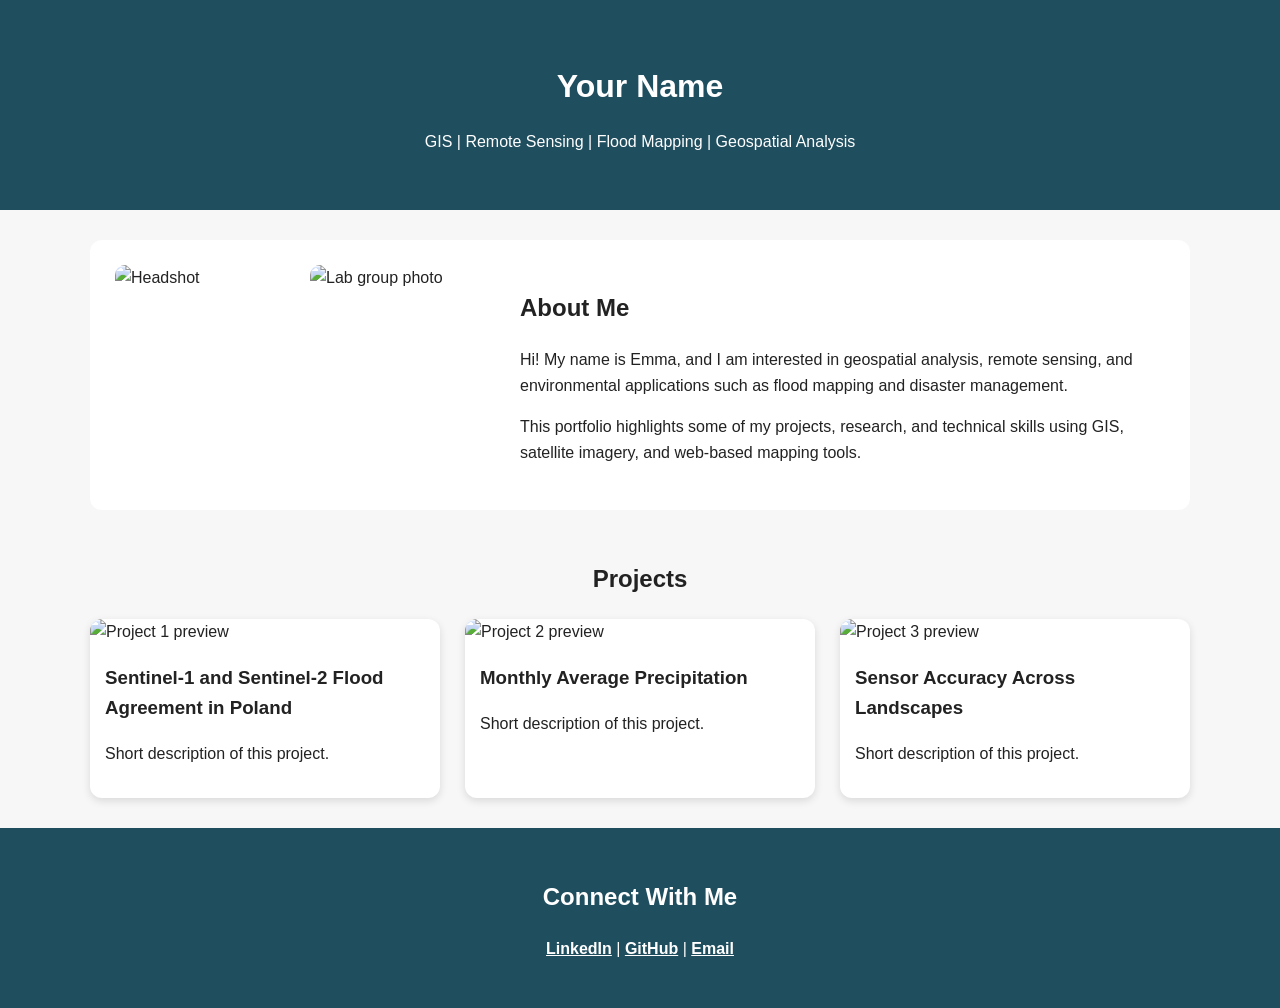
==== index.html @ e9d9a184 "Update alt text for headshot image" ====
<!DOCTYPE html>
<html lang="en">
<head>
  <meta charset="UTF-8" />
  <meta name="viewport" content="width=device-width, initial-scale=1.0" />
  <title>Emma Vail | Portfolio</title>
  <link rel="stylesheet" href="style.css" />
</head>

<body>

  <header>
    <h1>Your Name</h1>
    <p>GIS | Remote Sensing | Flood Mapping | Geospatial Analysis</p>
  </header>

  <main>

    <section class="about-section">
      <div class="about-images">
        <img src="images/IMG_2491.jpg" alt="Headshot">
        <img src="images/IMG_6505.jpg" alt="Lab group photo">
      </div>

      <div class="about-text">
        <h2>About Me</h2>
        <p>
          Hi! My name is Emma, and I am interested in geospatial analysis,
          remote sensing, and environmental applications such as flood mapping
          and disaster management.
        </p>
        <p>
          This portfolio highlights some of my projects, research, and technical
          skills using GIS, satellite imagery, and web-based mapping tools.
        </p>
      </div>
    </section>

    <section class="projects-section">
      <h2>Projects</h2>

      <div class="project-grid">

        <a href="project1.html" class="project-card">
          <img src="images/IMG_6506.jpg" alt="Project 1 preview">
          <h3>Sentinel-1 and Sentinel-2 Flood Agreement in Poland</h3>
          <p>Short description of this project.</p>
        </a>

        <a href="project2.html" class="project-card">
          <img src="images/IMG_output.gif" alt="Project 2 preview">
          <h3>Monthly Average Precipitation</h3>
          <p>Short description of this project.</p>
        </a>

        <a href="project3.html" class="project-card">
          <img src="images/IMG_6507.jpg" alt="Project 3 preview">
          <h3>Sensor Accuracy Across Landscapes</h3>
          <p>Short description of this project.</p>
        </a>

      </div>
    </section>

  </main>

  <footer>
    <h2>Connect With Me</h2>
    <p>
      <a href="https://www.linkedin.com/" target="_blank">LinkedIn</a> |
      <a href="https://github.com/" target="_blank">GitHub</a> |
      <a href="mailto:your.email@example.com">Email</a>
    </p>
  </footer>

</body>
</html>
---- style.css ----
body {
  margin: 0;
  font-family: Arial, sans-serif;
  background-color: #f7f7f7;
  color: #222;
  line-height: 1.6;
}

header {
  background-color: #1f4e5f;
  color: white;
  text-align: center;
  padding: 40px 20px;
}

header h1 {
  margin-bottom: 10px;
}

main {
  max-width: 1100px;
  margin: auto;
  padding: 30px 20px;
}

.about-section {
  display: flex;
  gap: 30px;
  align-items: center;
  margin-bottom: 50px;
  background: white;
  padding: 25px;
  border-radius: 12px;
}

.about-images {
  display: flex;
  gap: 15px;
}

.about-images img {
  width: 180px;
  height: 220px;
  object-fit: cover;
  border-radius: 10px;
}

.about-text {
  flex: 1;
}

.projects-section h2 {
  text-align: center;
}

.project-grid {
  display: grid;
  grid-template-columns: repeat(auto-fit, minmax(250px, 1fr));
  gap: 25px;
}

.project-card {
  background: white;
  text-decoration: none;
  color: #222;
  border-radius: 12px;
  overflow: hidden;
  box-shadow: 0 3px 8px rgba(0,0,0,0.12);
  transition: transform 0.2s ease, box-shadow 0.2s ease;
}

.project-card:hover {
  transform: translateY(-5px);
  box-shadow: 0 5px 14px rgba(0,0,0,0.18);
}

.project-card img {
  width: 100%;
  height: 180px;
  object-fit: cover;
}

.project-card h3,
.project-card p {
  padding: 0 15px;
}

.project-card p {
  padding-bottom: 15px;
}

footer {
  background-color: #1f4e5f;
  color: white;
  text-align: center;
  padding: 30px 20px;
}

footer a {
  color: white;
  font-weight: bold;
}

.project-page {
  background: white;
  padding: 25px;
  border-radius: 12px;
}

.project-page img {
  width: 100%;
  max-height: 500px;
  object-fit: contain;
  border-radius: 10px;
}

.back-link {
  display: inline-block;
  margin-bottom: 20px;
  color: #1f4e5f;
  font-weight: bold;
}
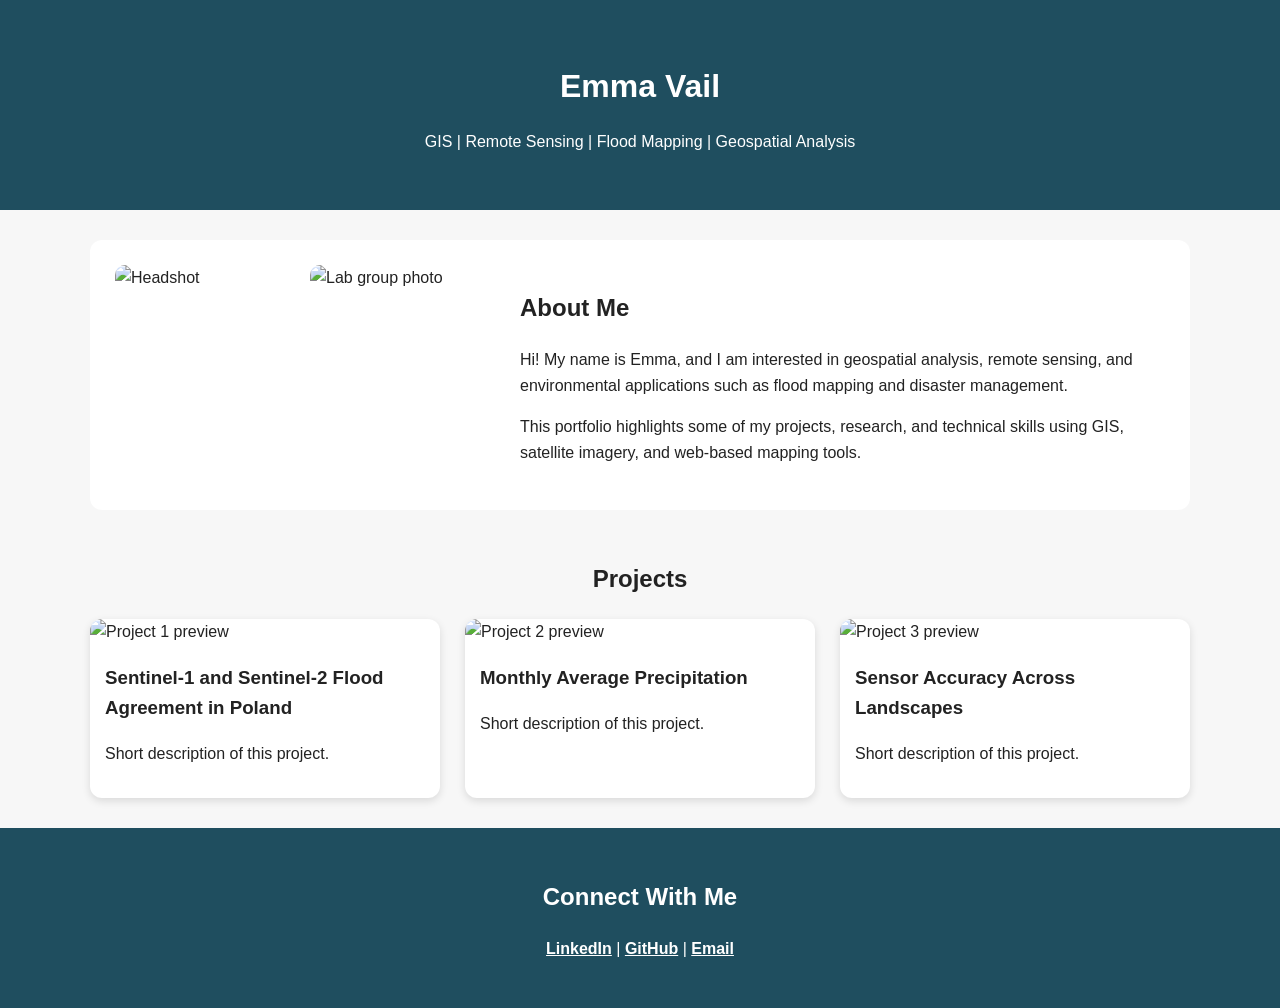
==== commit f6d975b6: "Update header with name 'Emma Vail'" ====
--- a/index.html
+++ b/index.html
@@ -10,7 +10,7 @@
 <body>
 
   <header>
-    <h1>Your Name</h1>
+    <h1>Emma Vail</h1>
     <p>GIS | Remote Sensing | Flood Mapping | Geospatial Analysis</p>
   </header>
 
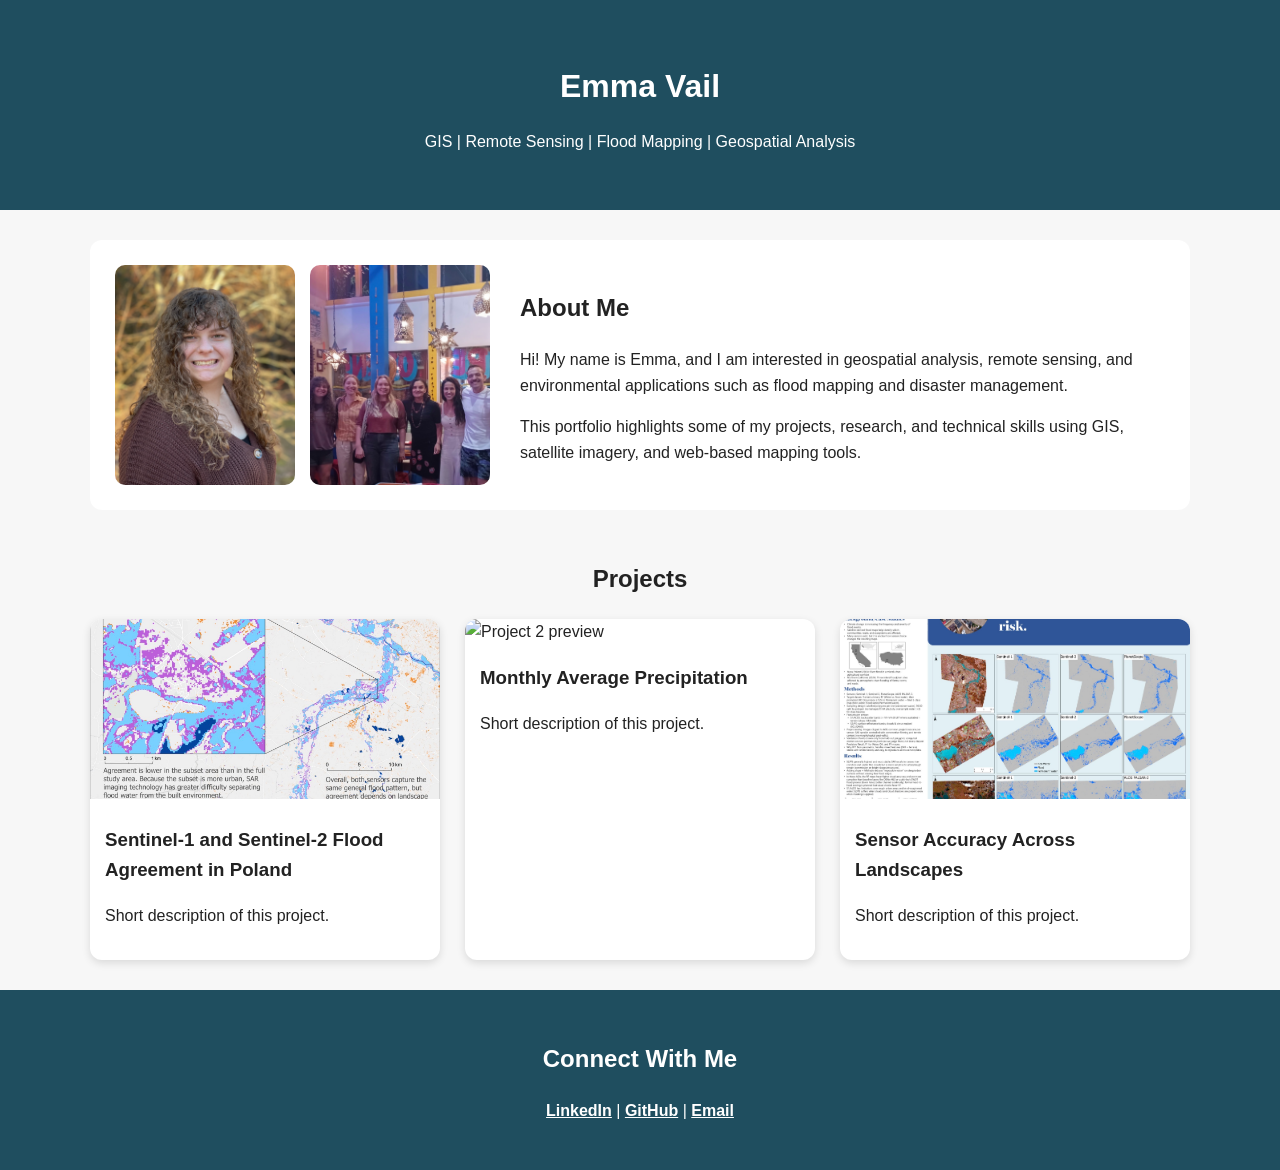
==== commit d651d850: "Change image file extensions from .jpg to .jpeg" ====
--- a/index.html
+++ b/index.html
@@ -18,8 +18,8 @@
 
     <section class="about-section">
       <div class="about-images">
-        <img src="images/IMG_2491.jpg" alt="Headshot">
-        <img src="images/IMG_6505.jpg" alt="Lab group photo">
+        <img src="images/IMG_2491.jpeg" alt="Headshot">
+        <img src="images/IMG_6505.jpeg" alt="Lab group photo">
       </div>
 
       <div class="about-text">
@@ -42,7 +42,7 @@
       <div class="project-grid">
 
         <a href="project1.html" class="project-card">
-          <img src="images/IMG_6506.jpg" alt="Project 1 preview">
+          <img src="images/IMG_6506.jpeg" alt="Project 1 preview">
           <h3>Sentinel-1 and Sentinel-2 Flood Agreement in Poland</h3>
           <p>Short description of this project.</p>
         </a>
@@ -54,7 +54,7 @@
         </a>
 
         <a href="project3.html" class="project-card">
-          <img src="images/IMG_6507.jpg" alt="Project 3 preview">
+          <img src="images/IMG_6507.jpeg" alt="Project 3 preview">
           <h3>Sensor Accuracy Across Landscapes</h3>
           <p>Short description of this project.</p>
         </a>
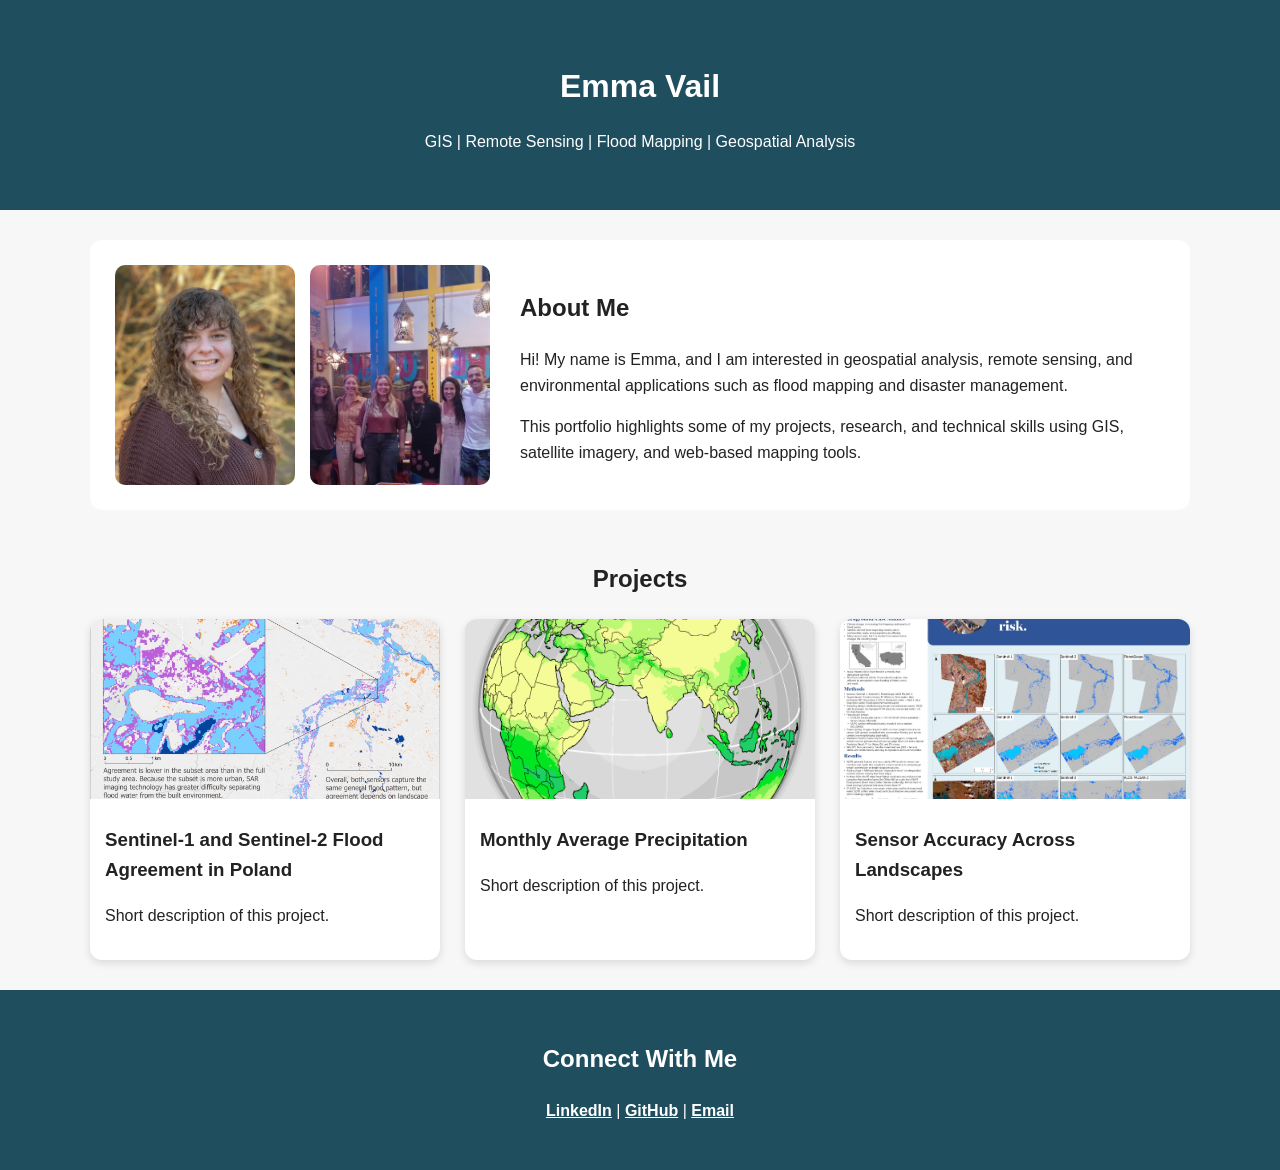
==== commit 3b513900: "Update image source for Project 2 preview" ====
--- a/index.html
+++ b/index.html
@@ -48,7 +48,7 @@
         </a>
 
         <a href="project2.html" class="project-card">
-          <img src="images/IMG_output.gif" alt="Project 2 preview">
+          <img src="images/output.gif" alt="Project 2 preview">
           <h3>Monthly Average Precipitation</h3>
           <p>Short description of this project.</p>
         </a>
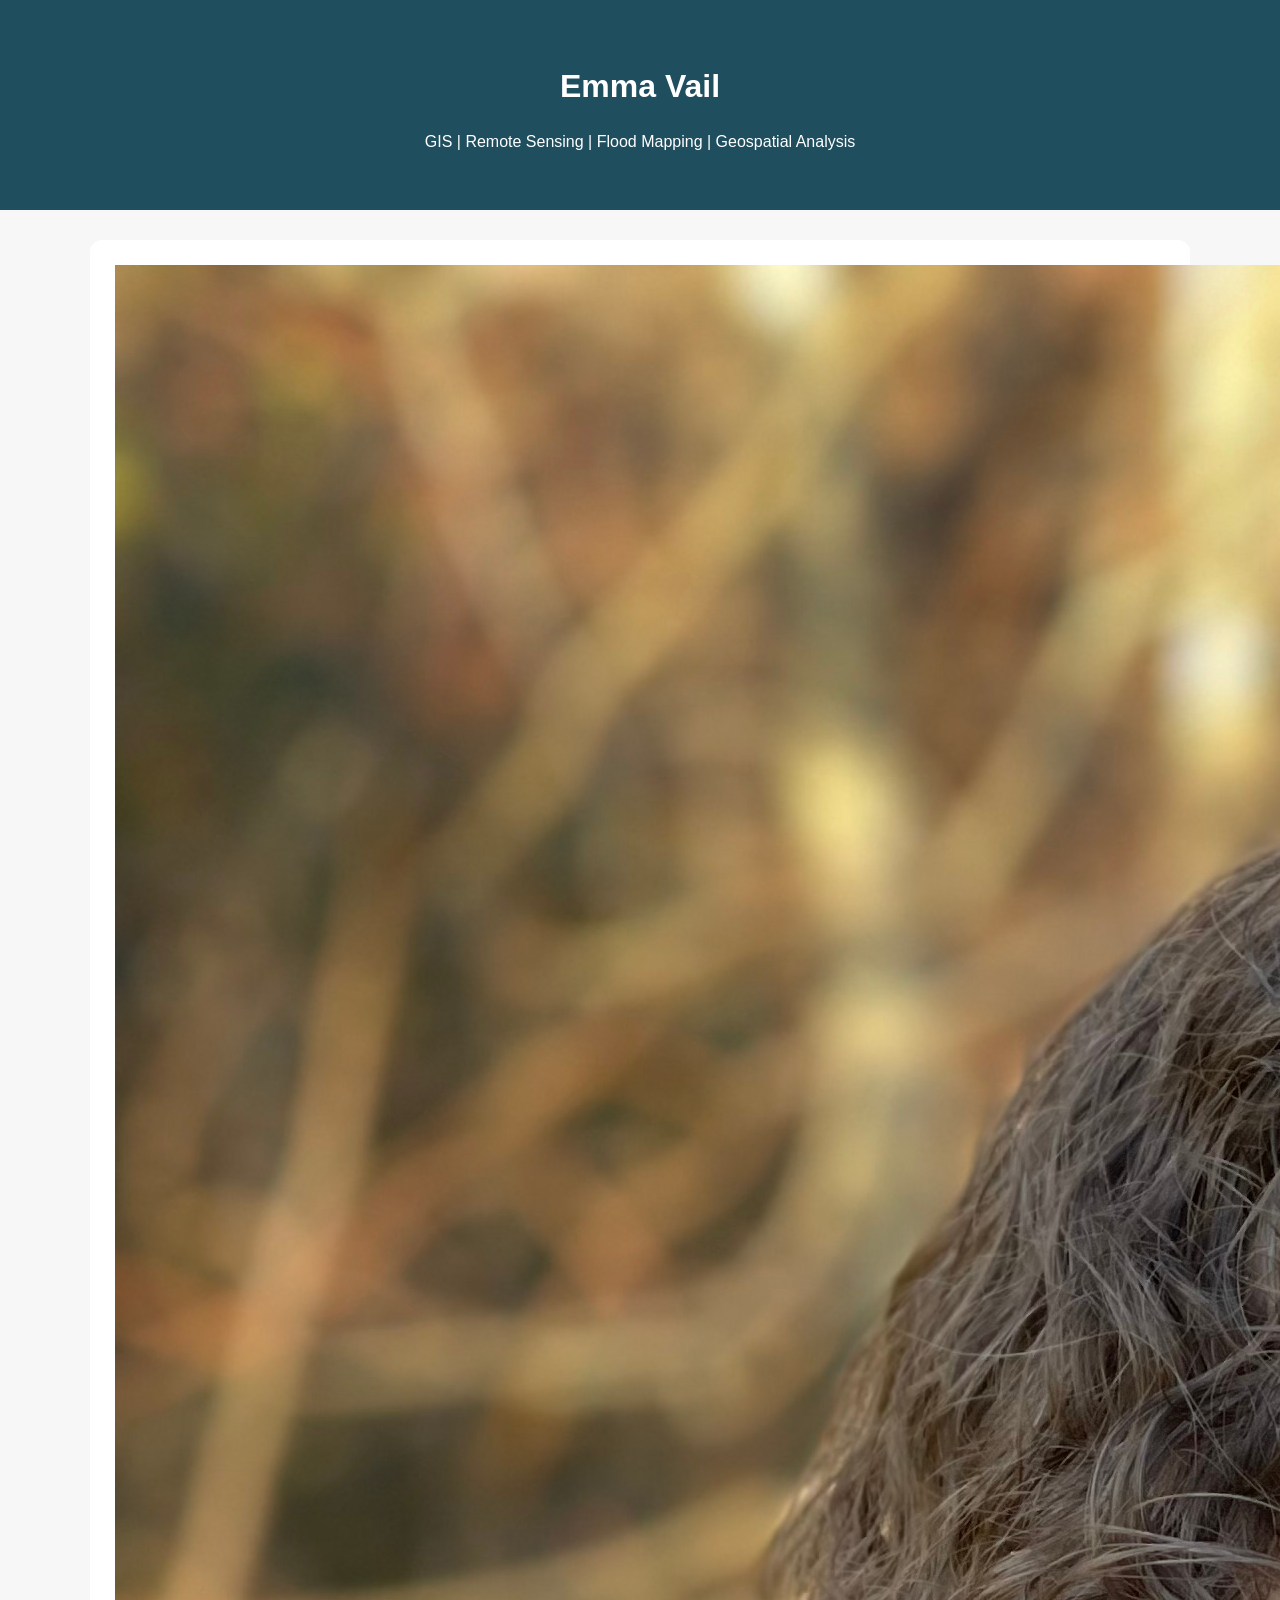
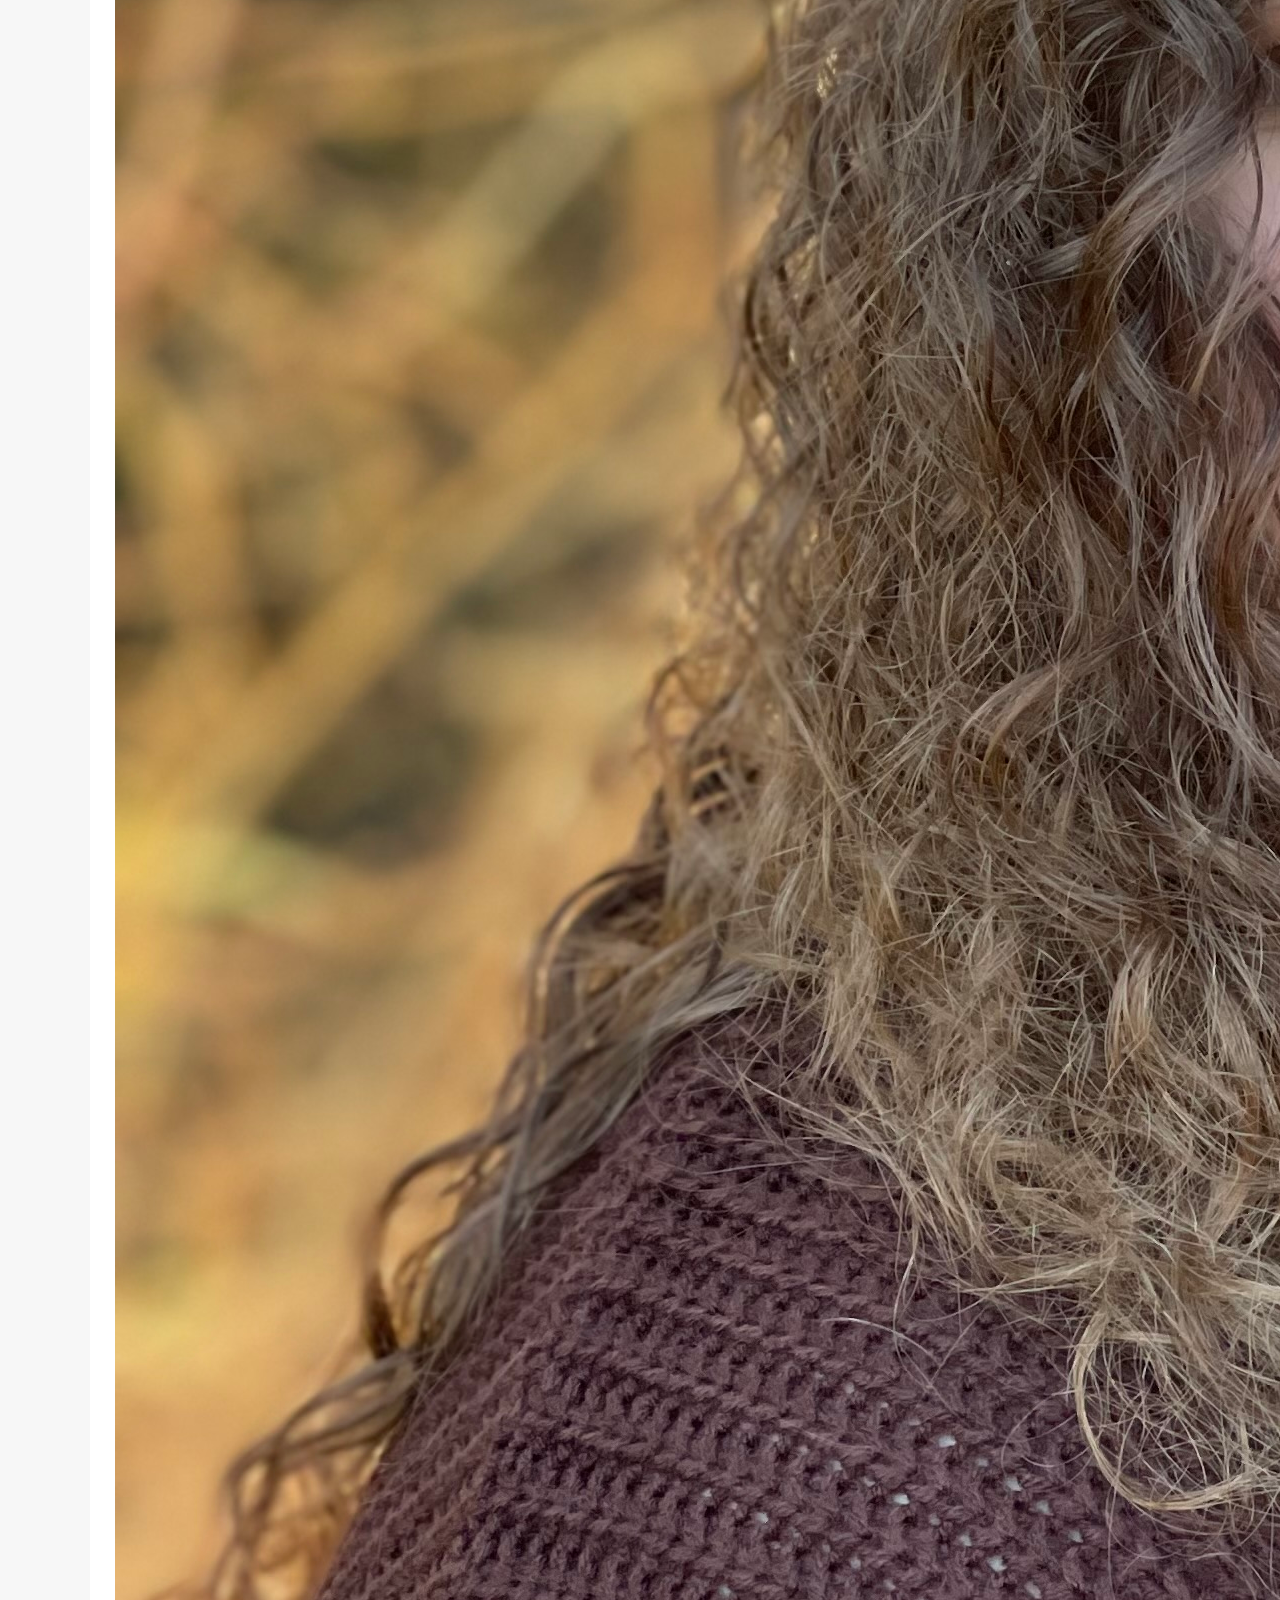
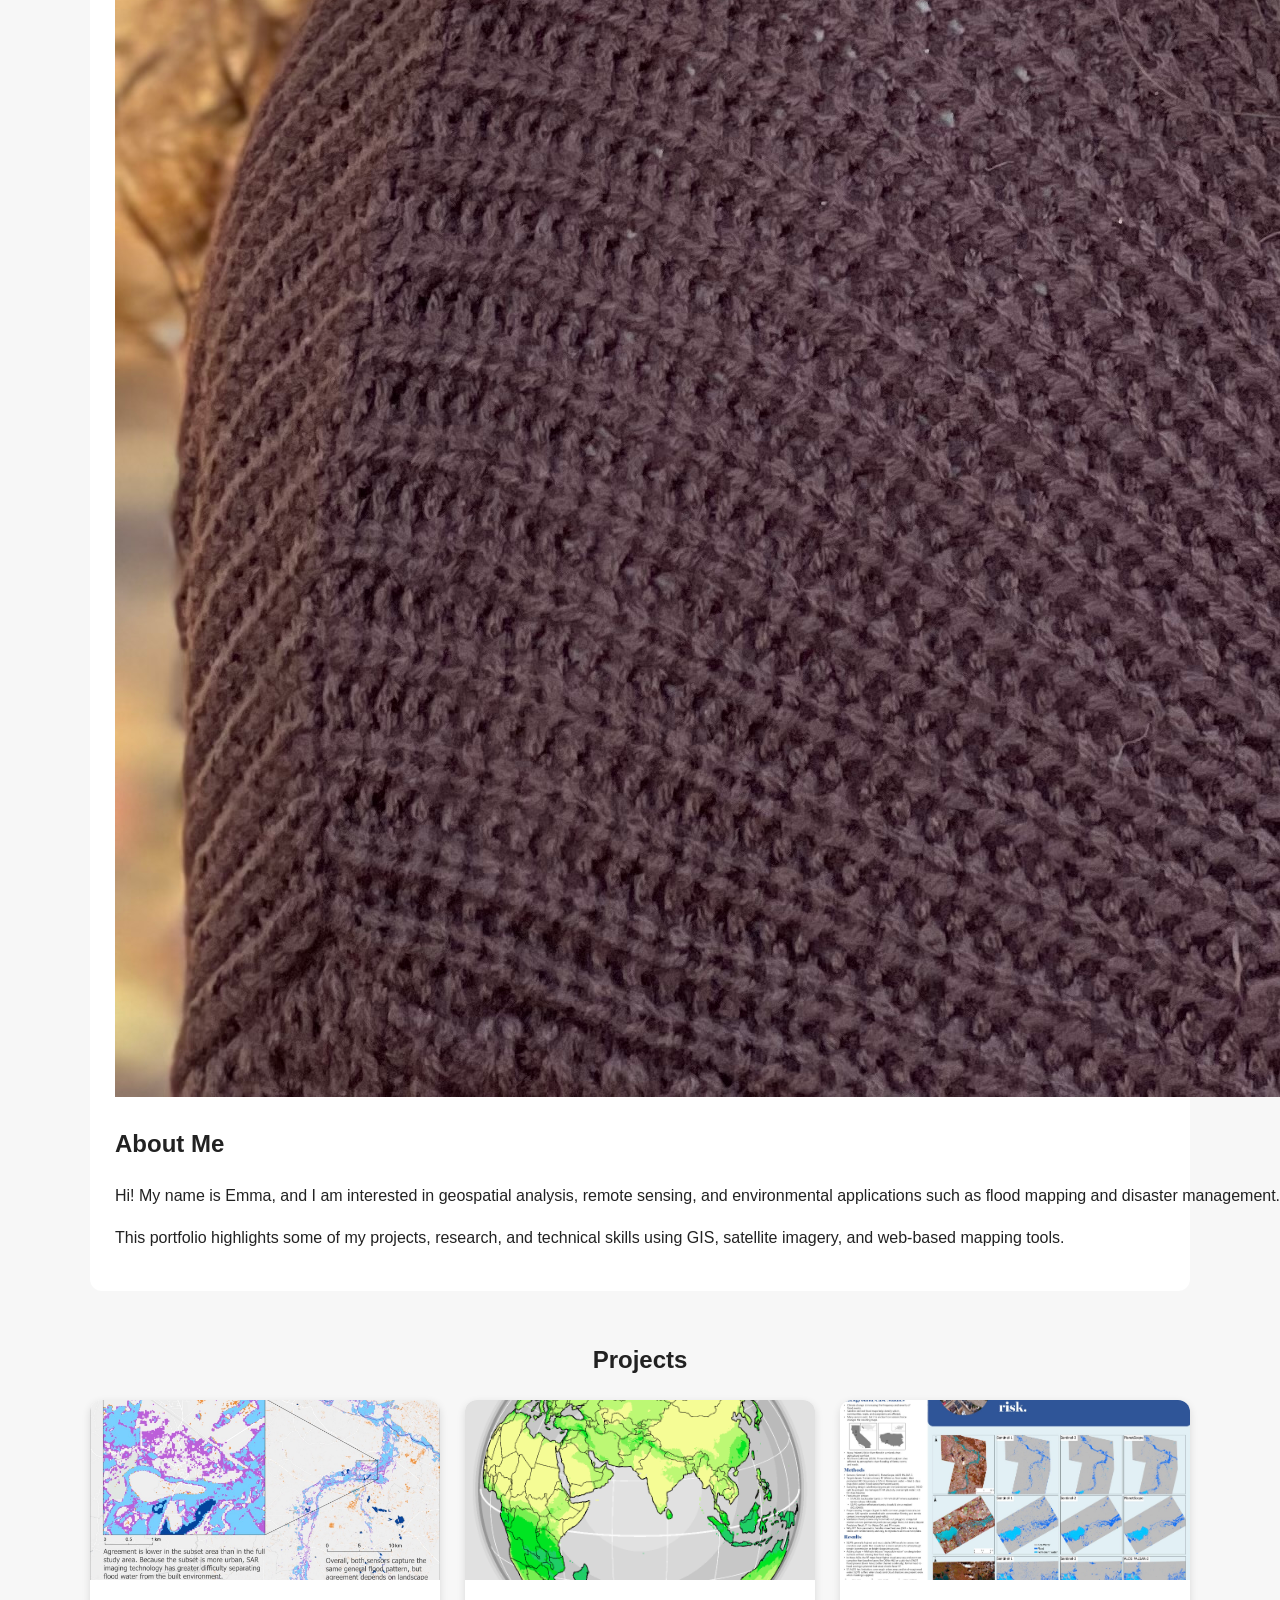
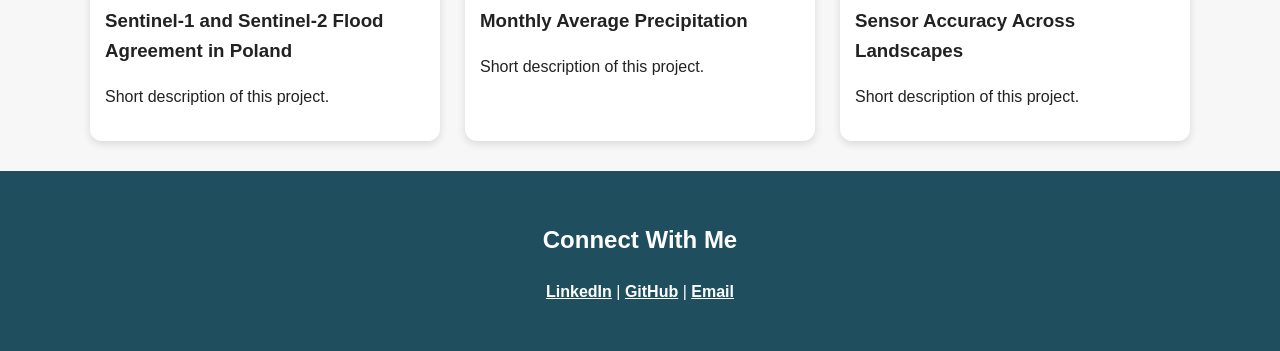
==== commit 3ae21f76: "Update index.html" ====
--- a/index.html
+++ b/index.html
@@ -17,24 +17,25 @@
   <main>
 
     <section class="about-section">
-      <div class="about-images">
-        <img src="images/IMG_2491.jpeg" alt="Headshot">
-        <img src="images/IMG_6505.jpeg" alt="Lab group photo">
-      </div>
+  <div class="about-top">
+    <img src="images/IMG_2491.jpeg" alt="Headshot of Emma Vail" class="headshot">
 
-      <div class="about-text">
-        <h2>About Me</h2>
-        <p>
-          Hi! My name is Emma, and I am interested in geospatial analysis,
-          remote sensing, and environmental applications such as flood mapping
-          and disaster management.
-        </p>
-        <p>
-          This portfolio highlights some of my projects, research, and technical
-          skills using GIS, satellite imagery, and web-based mapping tools.
-        </p>
-      </div>
-    </section>
+    <div class="about-text">
+      <h2>About Me</h2>
+      <p>
+        Hi! My name is Emma, and I am interested in geospatial analysis,
+        remote sensing, and environmental applications such as flood mapping
+        and disaster management.
+      </p>
+      <p>
+        This portfolio highlights some of my projects, research, and technical
+        skills using GIS, satellite imagery, and web-based mapping tools.
+      </p>
+    </div>
+  </div>
+
+  <img src="images/IMG_6505.jpeg" alt="Lab group photo" class="lab-photo">
+  </section>
 
     <section class="projects-section">
       <h2>Projects</h2>
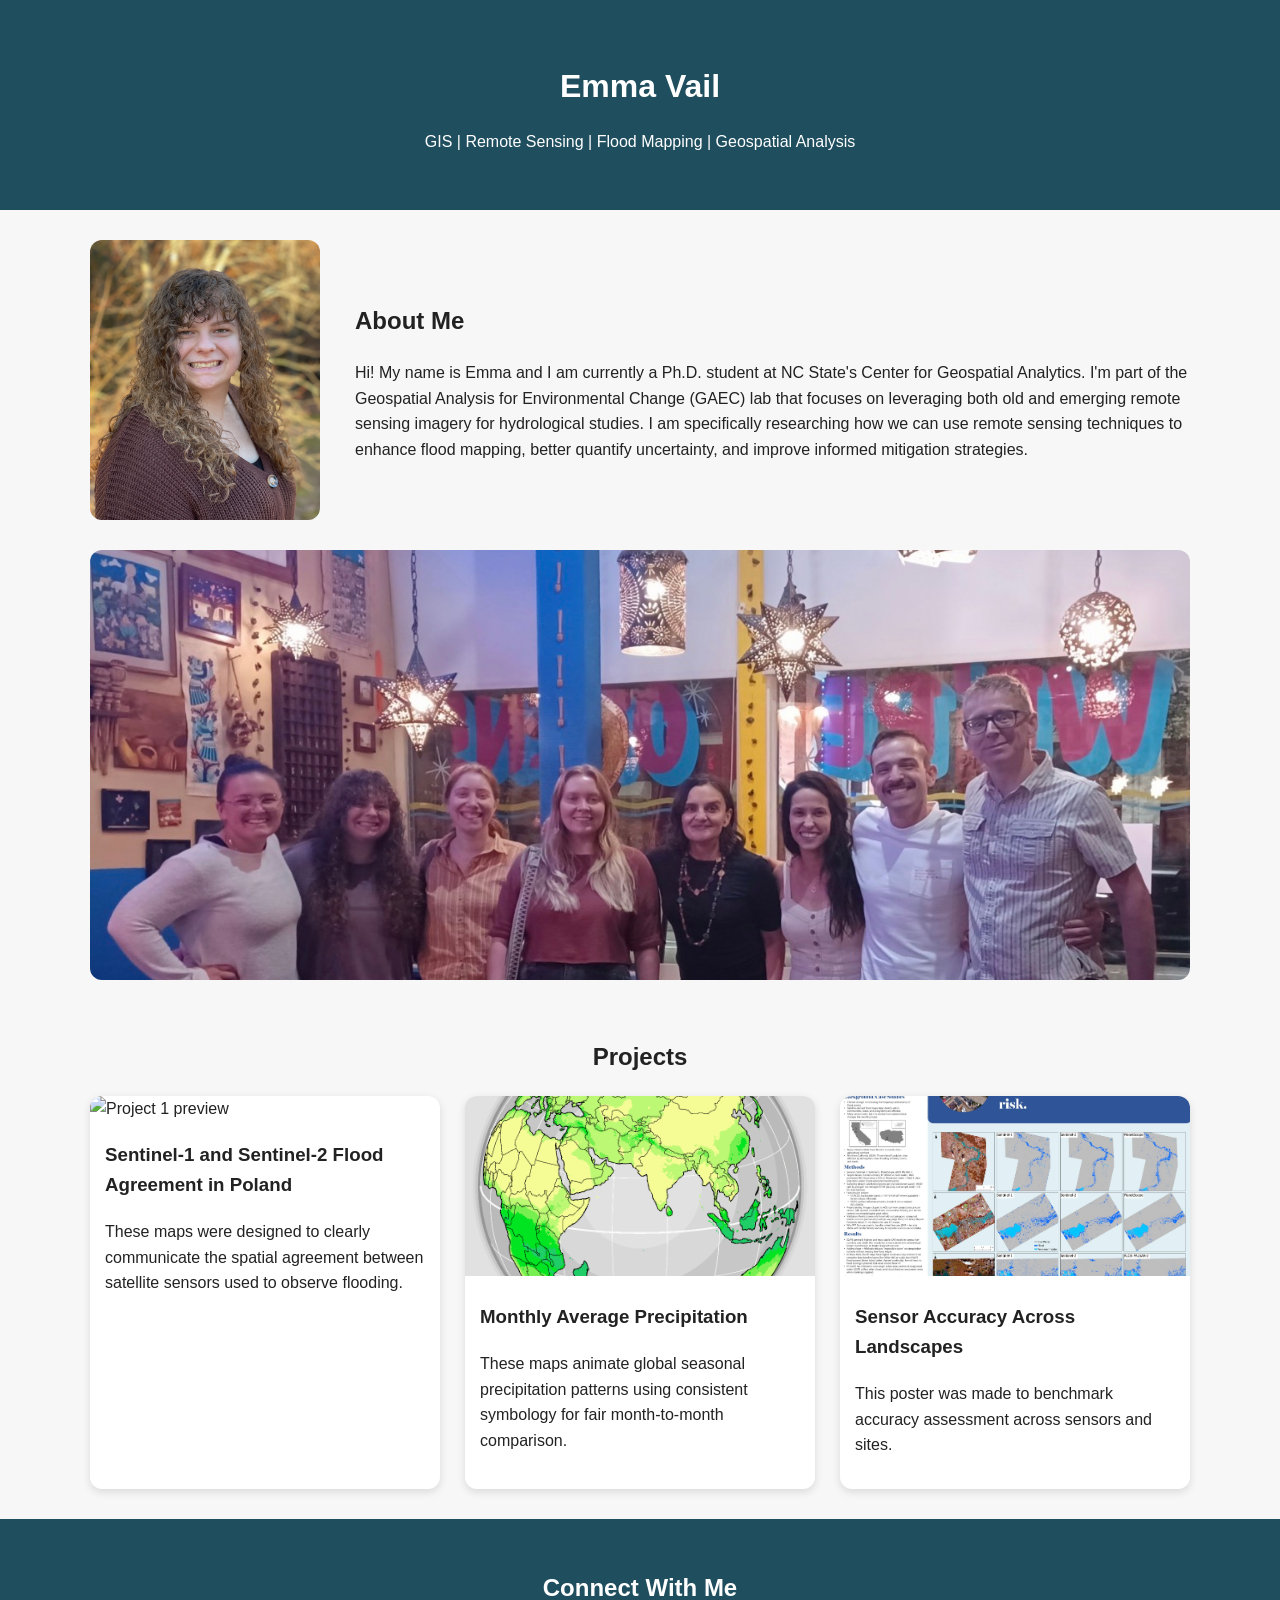
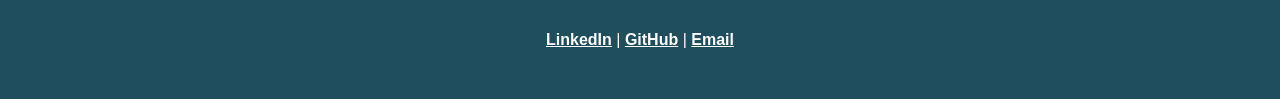
==== commit 77632135: "Update personal information and project descriptions" ====
--- a/index.html
+++ b/index.html
@@ -23,13 +23,10 @@
     <div class="about-text">
       <h2>About Me</h2>
       <p>
-        Hi! My name is Emma, and I am interested in geospatial analysis,
-        remote sensing, and environmental applications such as flood mapping
-        and disaster management.
-      </p>
-      <p>
-        This portfolio highlights some of my projects, research, and technical
-        skills using GIS, satellite imagery, and web-based mapping tools.
+        Hi! My name is Emma and I am currently a Ph.D. student at NC State's Center for Geospatial Analytics. 
+        I'm part of the Geospatial Analysis for Environmental Change (GAEC) lab that focuses on leveraging both old and emerging
+        remote sensing imagery for hydrological studies. I am specifically researching how we can use remote sensing techniques to 
+        enhance flood mapping, better quantify uncertainty, and improve informed mitigation strategies.
       </p>
     </div>
   </div>
@@ -43,21 +40,21 @@
       <div class="project-grid">
 
         <a href="project1.html" class="project-card">
-          <img src="images/IMG_6506.jpeg" alt="Project 1 preview">
+          <img src="images/GIS715_FinalProjectMap_FINAL_comp.jpg" alt="Project 1 preview">
           <h3>Sentinel-1 and Sentinel-2 Flood Agreement in Poland</h3>
-          <p>Short description of this project.</p>
+          <p>These maps were designed to clearly communicate the spatial agreement between satellite sensors used to observe flooding.</p>
         </a>
 
         <a href="project2.html" class="project-card">
           <img src="images/output.gif" alt="Project 2 preview">
           <h3>Monthly Average Precipitation</h3>
-          <p>Short description of this project.</p>
+          <p>These maps animate global seasonal precipitation patterns using consistent symbology for fair month-to-month comparison.</p>
         </a>
 
         <a href="project3.html" class="project-card">
           <img src="images/IMG_6507.jpeg" alt="Project 3 preview">
           <h3>Sensor Accuracy Across Landscapes</h3>
-          <p>Short description of this project.</p>
+          <p>This poster was made to benchmark accuracy assessment across sensors and sites.</p>
         </a>
 
       </div>
@@ -68,9 +65,9 @@
   <footer>
     <h2>Connect With Me</h2>
     <p>
-      <a href="https://www.linkedin.com/" target="_blank">LinkedIn</a> |
-      <a href="https://github.com/" target="_blank">GitHub</a> |
-      <a href="mailto:your.email@example.com">Email</a>
+      <a href="https://www.linkedin.com/in/emma-vail-ba4595255/" target="_blank">LinkedIn</a> |
+      <a href="https://github.com/geoscienceyulei" target="_blank">GitHub</a> |
+      <a href="edvail@ncsu.edu">Email</a>
     </p>
   </footer>
 
--- a/style.css
+++ b/style.css
@@ -24,29 +24,33 @@
 }
 
 .about-section {
-  display: flex;
-  gap: 30px;
-  align-items: center;
   margin-bottom: 50px;
-  background: white;
-  padding: 25px;
-  border-radius: 12px;
 }
 
-.about-images {
+.about-top {
   display: flex;
-  gap: 15px;
+  gap: 35px;
+  align-items: center;
+  margin-bottom: 30px;
 }
 
-.about-images img {
-  width: 180px;
-  height: 220px;
+.headshot {
+  width: 230px;
+  height: 280px;
   object-fit: cover;
-  border-radius: 10px;
+  border-radius: 12px;
 }
 
 .about-text {
   flex: 1;
+}
+
+.lab-photo {
+  width: 100%;
+  max-height: 430px;
+  object-fit: cover;
+  object-position: center;
+  border-radius: 12px;
 }
 
 .projects-section h2 {
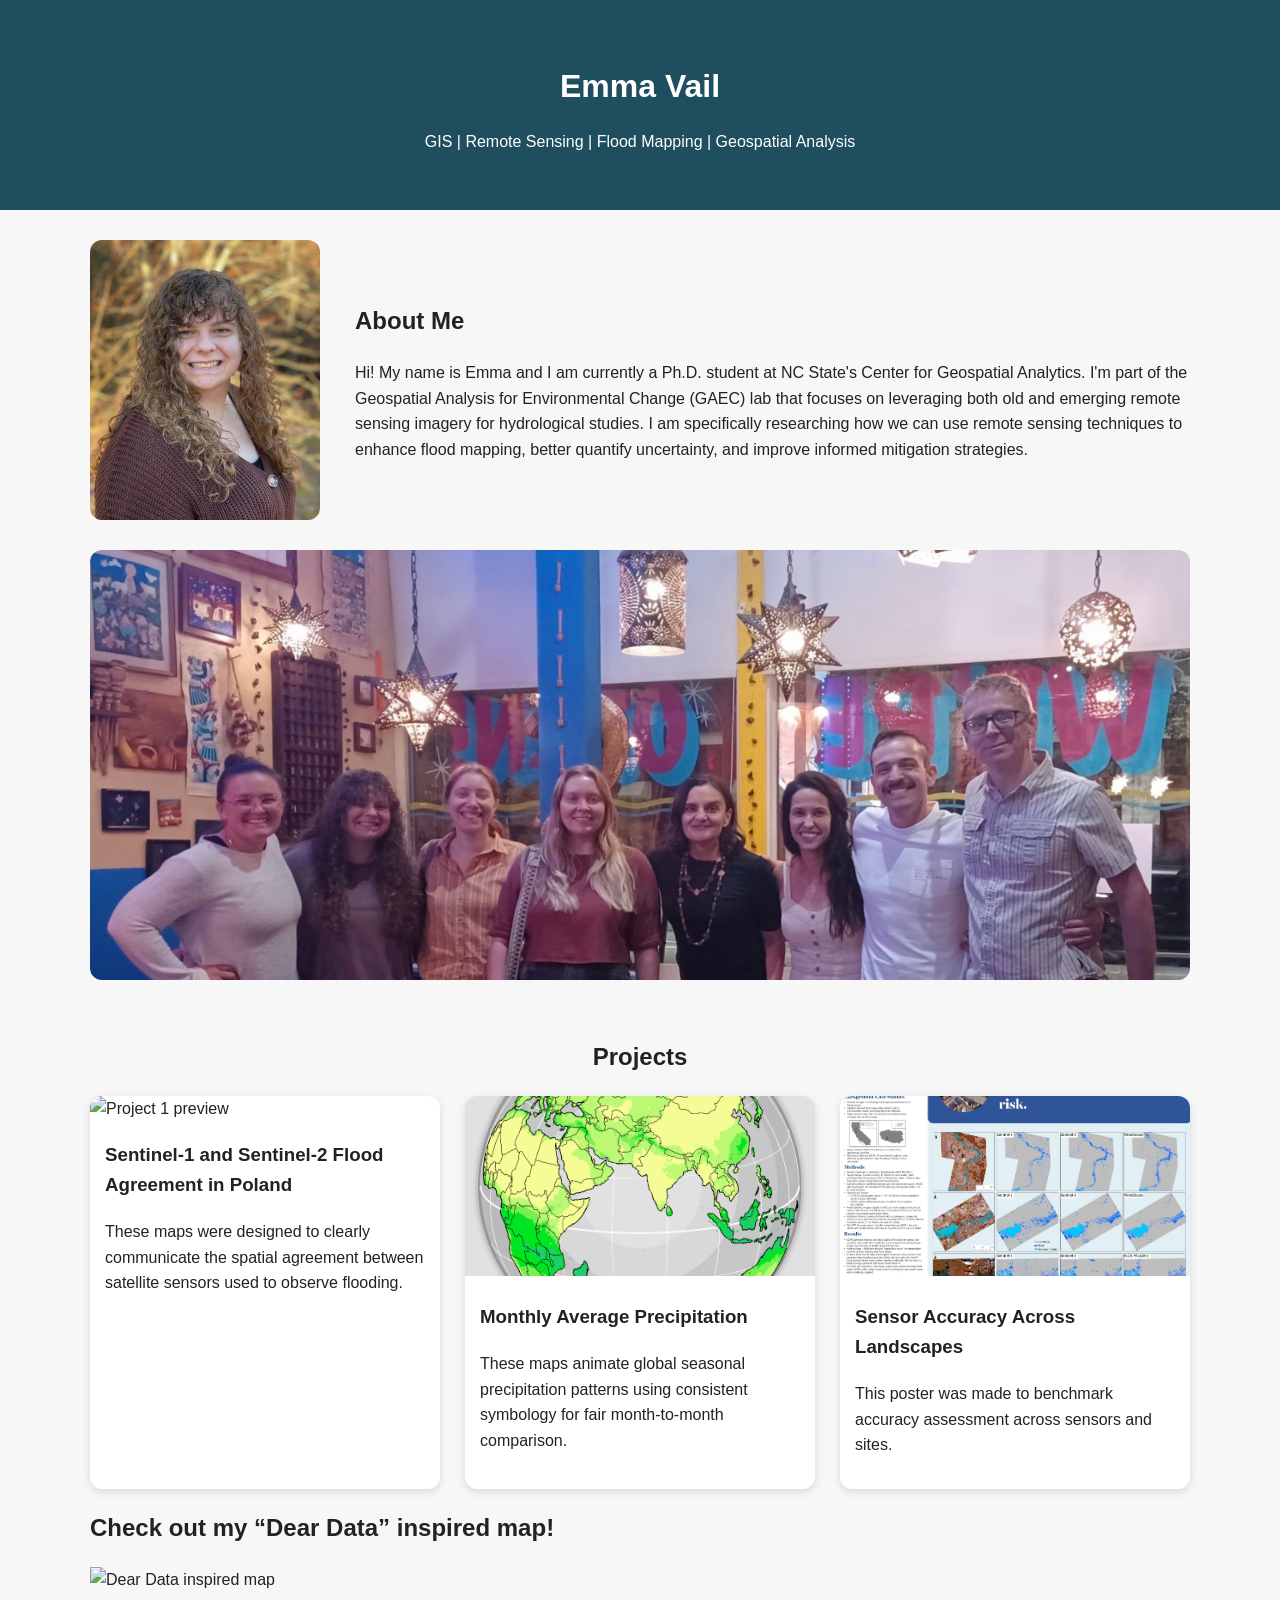
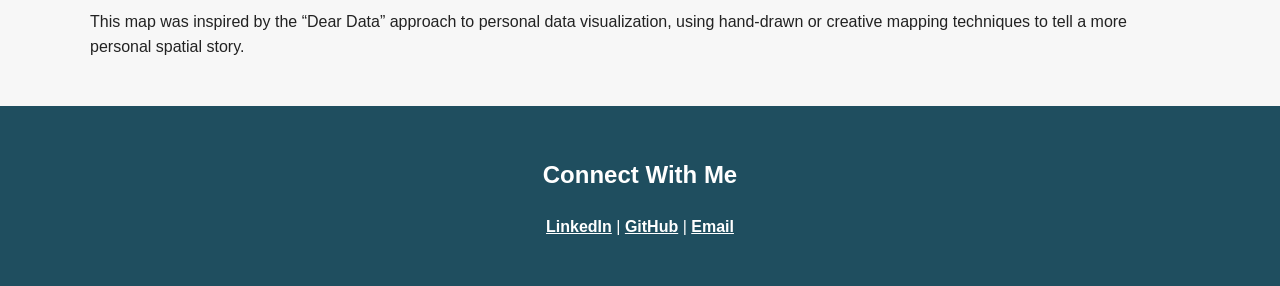
==== commit 9f602235: "Add 'Dear Data' inspired section to index.html Added a new section inspired by 'Dear Data' for perso" ====
--- a/index.html
+++ b/index.html
@@ -59,7 +59,16 @@
 
       </div>
     </section>
+    <section class="dear-data-section">
+      <h2>Check out my “Dear Data” inspired map!</h2>
 
+      <img src="images/YOUR-DEAR-DATA-IMAGE.jpeg" alt="Dear Data inspired map" class="dear-data-image">
+
+      <p>
+        This map was inspired by the “Dear Data” approach to personal data visualization,
+        using hand-drawn or creative mapping techniques to tell a more personal spatial story.
+      </p>
+    </section>
   </main>
 
   <footer>
--- a/style.css
+++ b/style.css
@@ -124,3 +124,40 @@
   color: #1f4e5f;
   font-weight: bold;
 }
+
+.project-page {
+  max-width: 900px;
+  margin: 0 auto;
+  padding: 35px 20px;
+}
+
+.project-image {
+  display: block;
+  width: 100%;
+  max-width: 760px;
+  max-height: 500px;
+  object-fit: contain;
+  margin: 20px auto 30px auto;
+  border-radius: 10px;
+}
+
+.project-text {
+  max-width: 760px;
+  margin: 0 auto 45px auto;
+  background: white;
+  padding: 25px;
+  border-radius: 12px;
+}
+
+.project-text p {
+  line-height: 1.8;
+  font-size: 1.05rem;
+}
+
+.back-link {
+  display: inline-block;
+  margin-bottom: 20px;
+  color: #1f4e5f;
+  font-weight: bold;
+  text-decoration: none;
+}
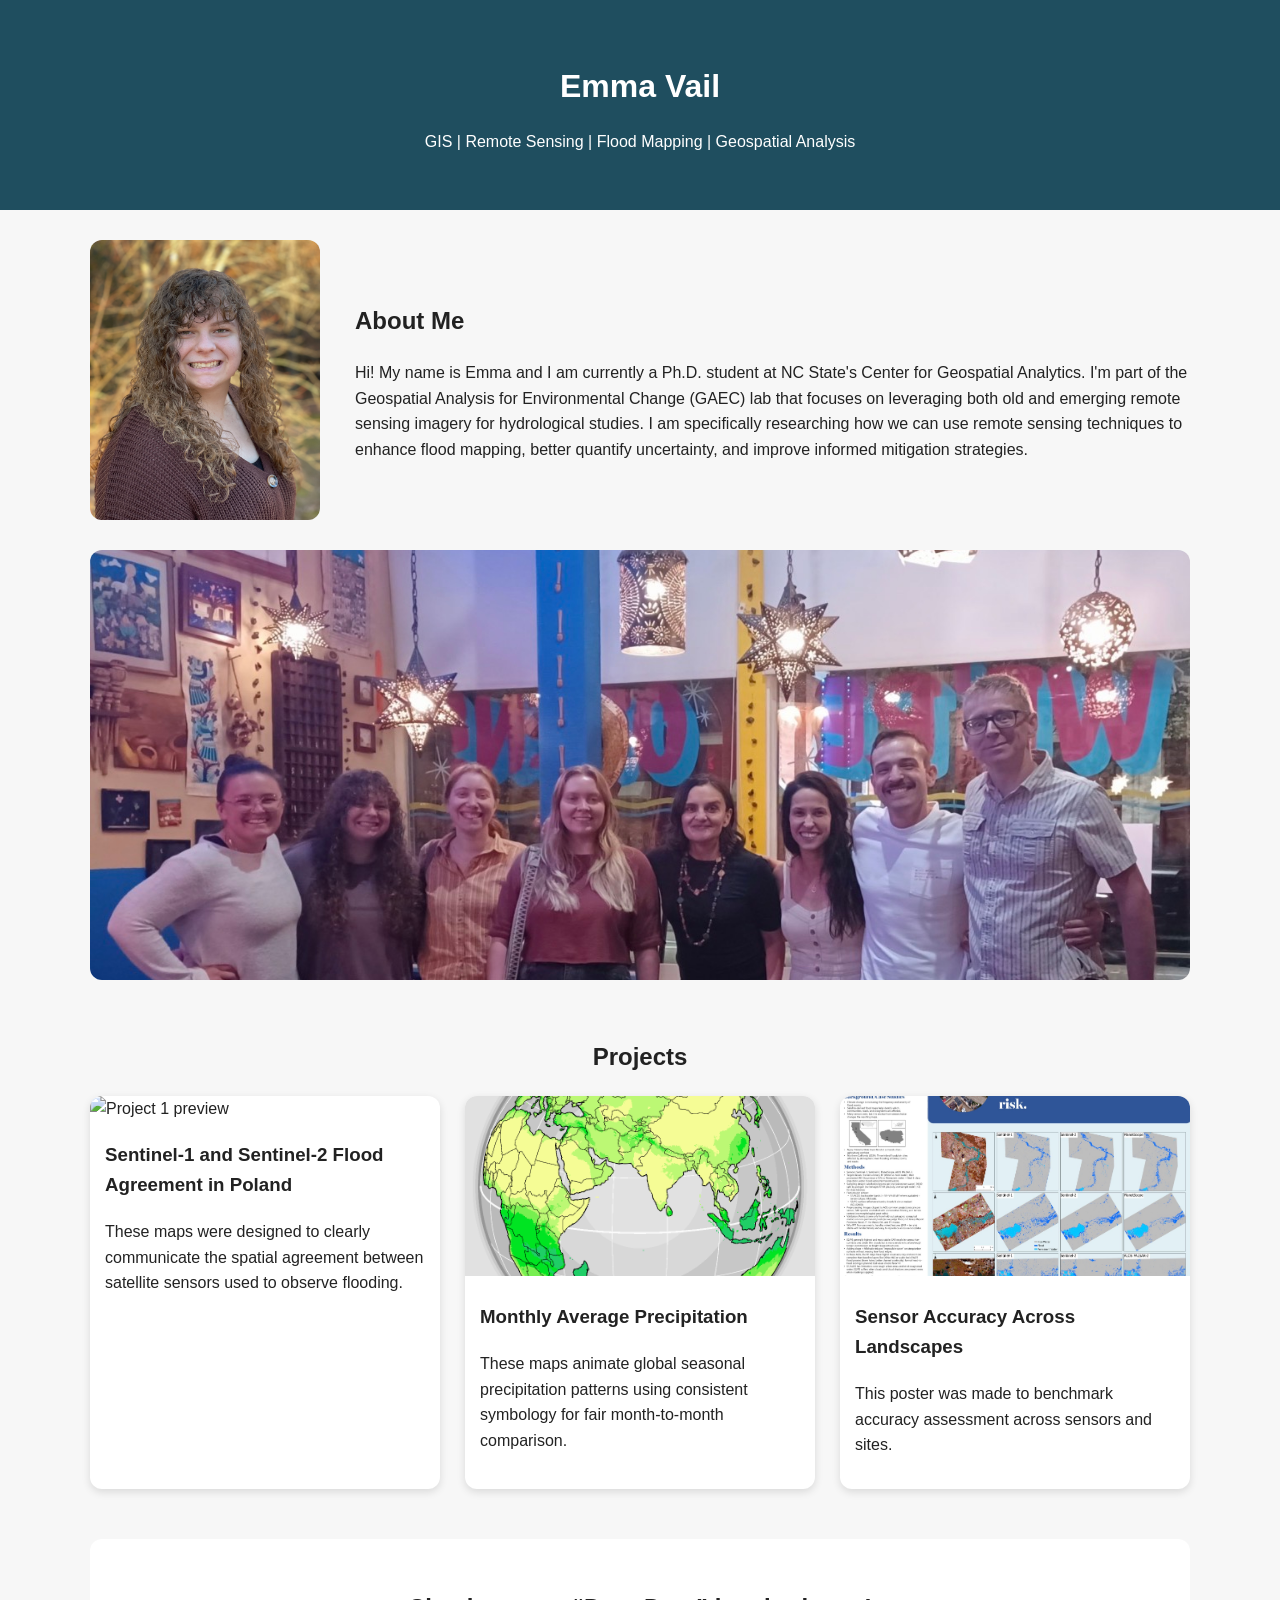
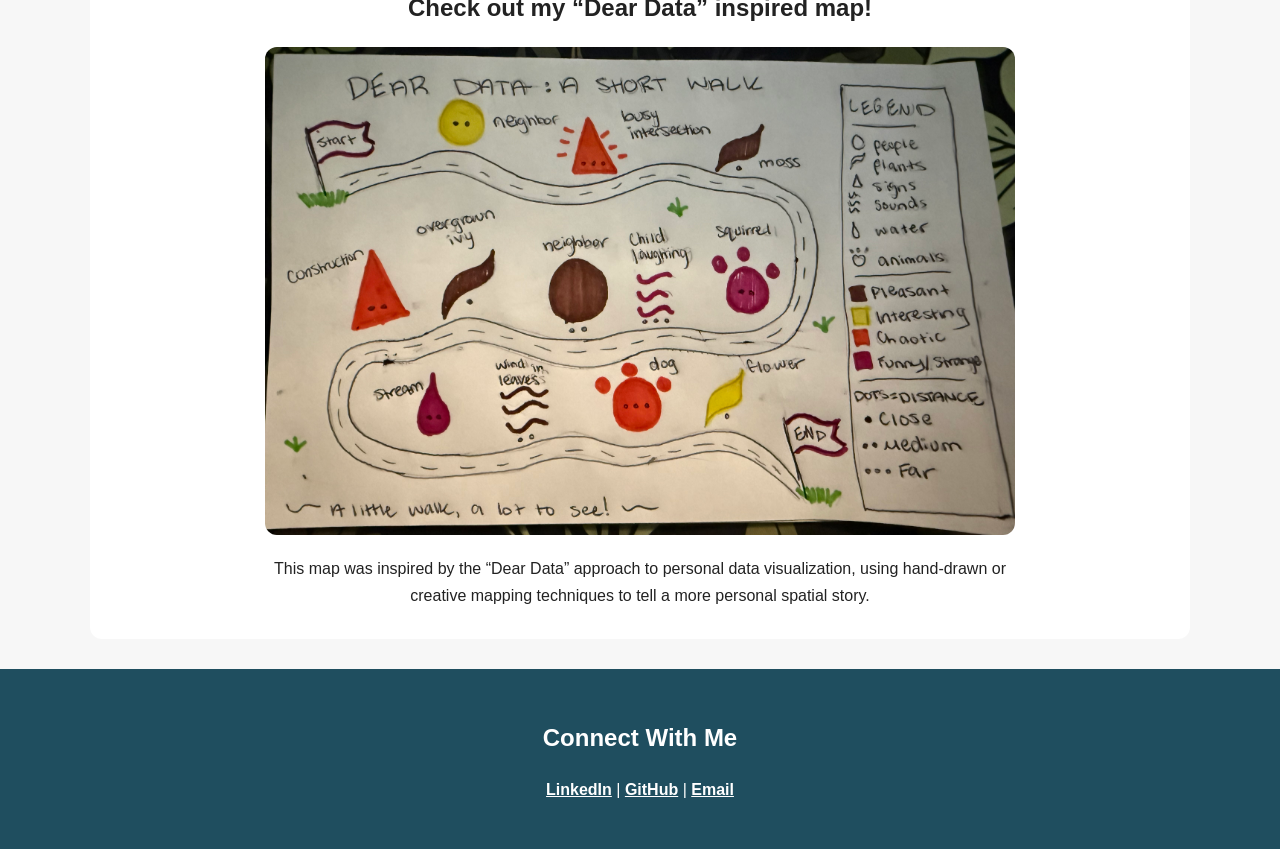
==== commit 7127b1b2: "Update image source for Dear Data section" ====
--- a/index.html
+++ b/index.html
@@ -62,7 +62,7 @@
     <section class="dear-data-section">
       <h2>Check out my “Dear Data” inspired map!</h2>
 
-      <img src="images/YOUR-DEAR-DATA-IMAGE.jpeg" alt="Dear Data inspired map" class="dear-data-image">
+      <img src="images/DearData.jpeg" alt="Dear Data inspired map" class="dear-data-image">
 
       <p>
         This map was inspired by the “Dear Data” approach to personal data visualization,
--- a/style.css
+++ b/style.css
@@ -161,3 +161,26 @@
   font-weight: bold;
   text-decoration: none;
 }
+.dear-data-section {
+  margin-top: 50px;
+  background: white;
+  padding: 30px;
+  border-radius: 12px;
+  text-align: center;
+}
+
+.dear-data-image {
+  width: 100%;
+  max-width: 750px;
+  max-height: 550px;
+  object-fit: contain;
+  border-radius: 12px;
+  margin: 20px auto;
+  display: block;
+}
+
+.dear-data-section p {
+  max-width: 750px;
+  margin: 0 auto;
+  line-height: 1.7;
+}
